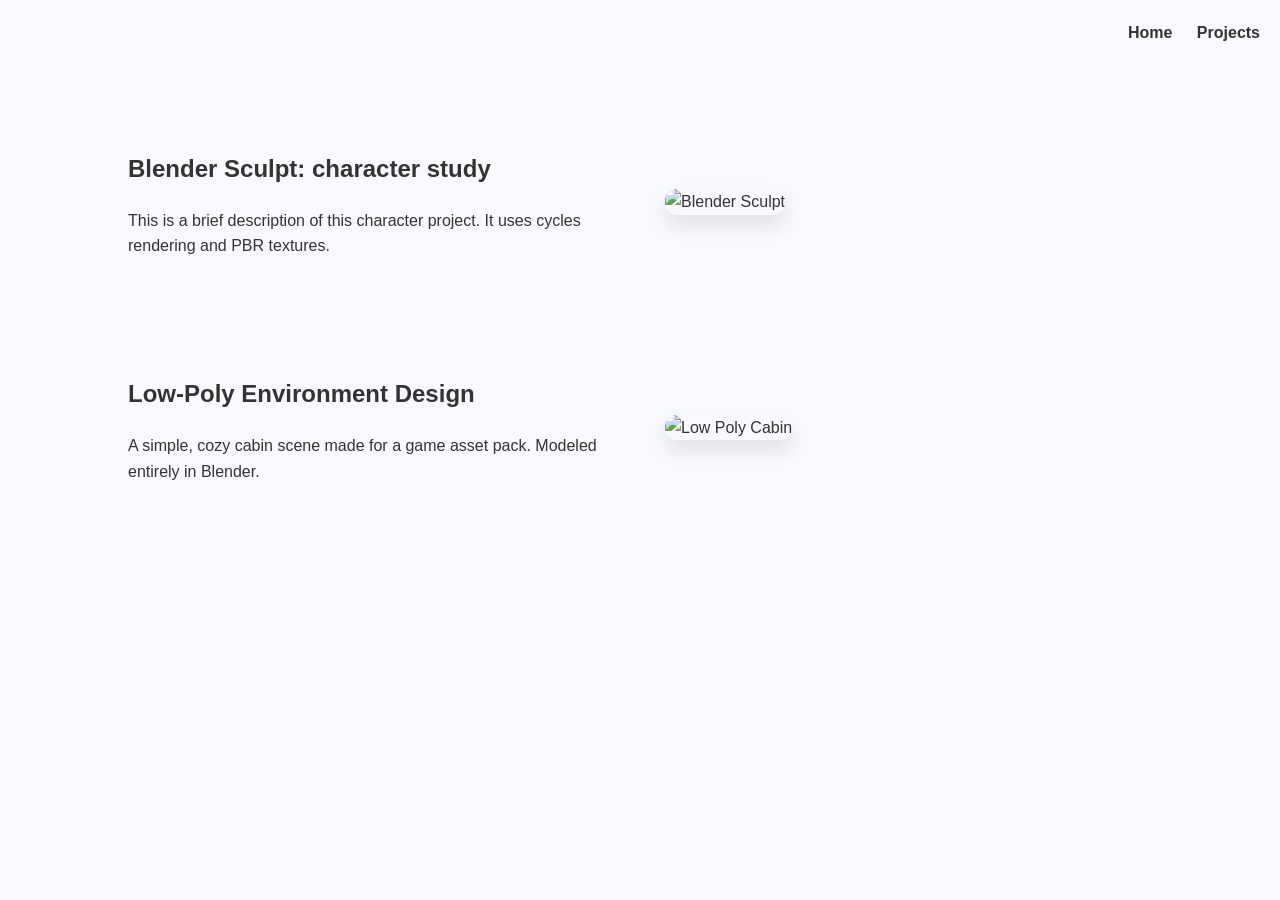
==== projects.html @ 6a8c7495 "Create projects.html" ====
<!DOCTYPE html>
<html lang="en">
<head>
    <meta charset="UTF-8">
    <title>Projects | esfsfeesf31 Portfolio</title>
    <link rel="stylesheet" href="style.css">
</head>
<body>

    <nav>
        <a href="index.html">Home</a>
        <a href="projects.html">Projects</a>
    </nav>

    <div class="projects-container">

        <section class="project-block">
            <div class="project-text">
                <h2>Blender Sculpt: character study</h2>
                <p>This is a brief description of this character project. It uses cycles rendering and PBR textures.</p>
            </div>
            <div class="project-image">
                <img src="project-1-image.jpg" alt="Blender Sculpt">
            </div>
        </section>

        <section class="project-block">
            <div class="project-text">
                <h2>Low-Poly Environment Design</h2>
                <p>A simple, cozy cabin scene made for a game asset pack. Modeled entirely in Blender.</p>
            </div>
            <div class="project-image">
                <img src="project-2-image.jpg" alt="Low Poly Cabin">
            </div>
        </section>

    </div>

</body>
</html>
---- style.css ----
/* --- Core Styling --- */
body {
    font-family: 'Inter', sans-serif; /* A clean, modern look */
    background-color: #f7f9fc;
    color: #333;
    margin: 0;
    line-height: 1.6;
}

nav {
    text-align: right;
    padding: 20px;
}

nav a {
    text-decoration: none;
    color: #333;
    margin-left: 20px;
    font-weight: bold;
}

/* --- The Scroll Animation --- */
/* This defines WHAT the animation does: fade and rise */
@keyframes fadeInUp {
    from {
        opacity: 0;
        transform: translateY(30px); /* Starts 30px lower */
    }
    to {
        opacity: 1;
        transform: translateY(0); /* Ends in its real spot */
    }
}

/* We apply this animation to main content blocks */
.hero, .project-block {
    animation: fadeInUp 1s ease-out forwards;
}

/* --- Layouts (Flexbox) --- */

/* Home Page Specific */
.hero {
    display: flex;
    align-items: center;
    justify-content: space-between;
    padding: 10% 10%;
    min-height: 80vh;
}

.hero-text {
    flex: 1; /* Takes up left half */
    padding-right: 50px;
}

.hero-image {
    flex: 1; /* Takes up right half */
}

/* Global Image Styling */
.hero-image img, .project-image img {
    max-width: 100%;
    height: auto;
    border-radius: 12px;
    box-shadow: 0 10px 20px rgba(0,0,0,0.1); /* Nice modern shadow */
}

/* Text Styling */
h1 {
    font-size: 3rem;
    color: #1a2a3a;
    margin-bottom: 10px;
}

.sub-header {
    font-size: 1.2rem;
    color: #555;
    font-weight: normal;
}

/* --- Projects Page Specific --- */
.projects-container {
    padding: 5% 10%;
}

.project-block {
    display: flex;
    align-items: center;
    margin-bottom: 80px; /* Space between projects */
}

/* Force Text Left, Image Right for every project block */
.project-text {
    flex: 1;
    padding-right: 50px;
}

.project-image {
    flex: 1;
}
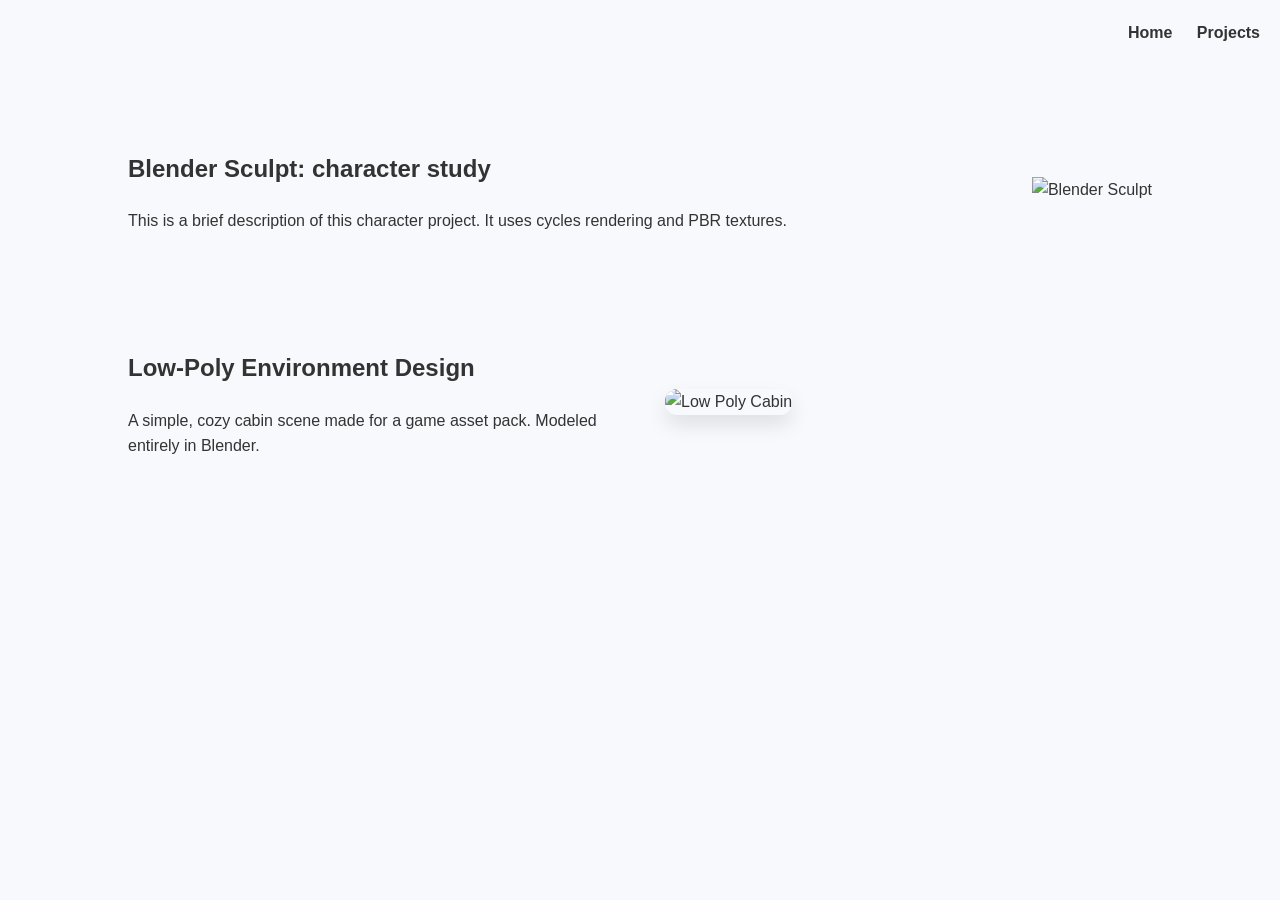
==== commit 81457d52: "Update projects.html" ====
--- a/projects.html
+++ b/projects.html
@@ -19,7 +19,7 @@
                 <h2>Blender Sculpt: character study</h2>
                 <p>This is a brief description of this character project. It uses cycles rendering and PBR textures.</p>
             </div>
-            <div class="project-image">
+            <div class="https://media.discordapp.net/attachments/1362581337927843871/1493570610922520666/image1.jpg?ex=69df7386&is=69de2206&hm=3694a804dbf903ca02593e8765da539db3b50dc5954e0cef1c2602c12dea9719&=&format=webp">
                 <img src="project-1-image.jpg" alt="Blender Sculpt">
             </div>
         </section>
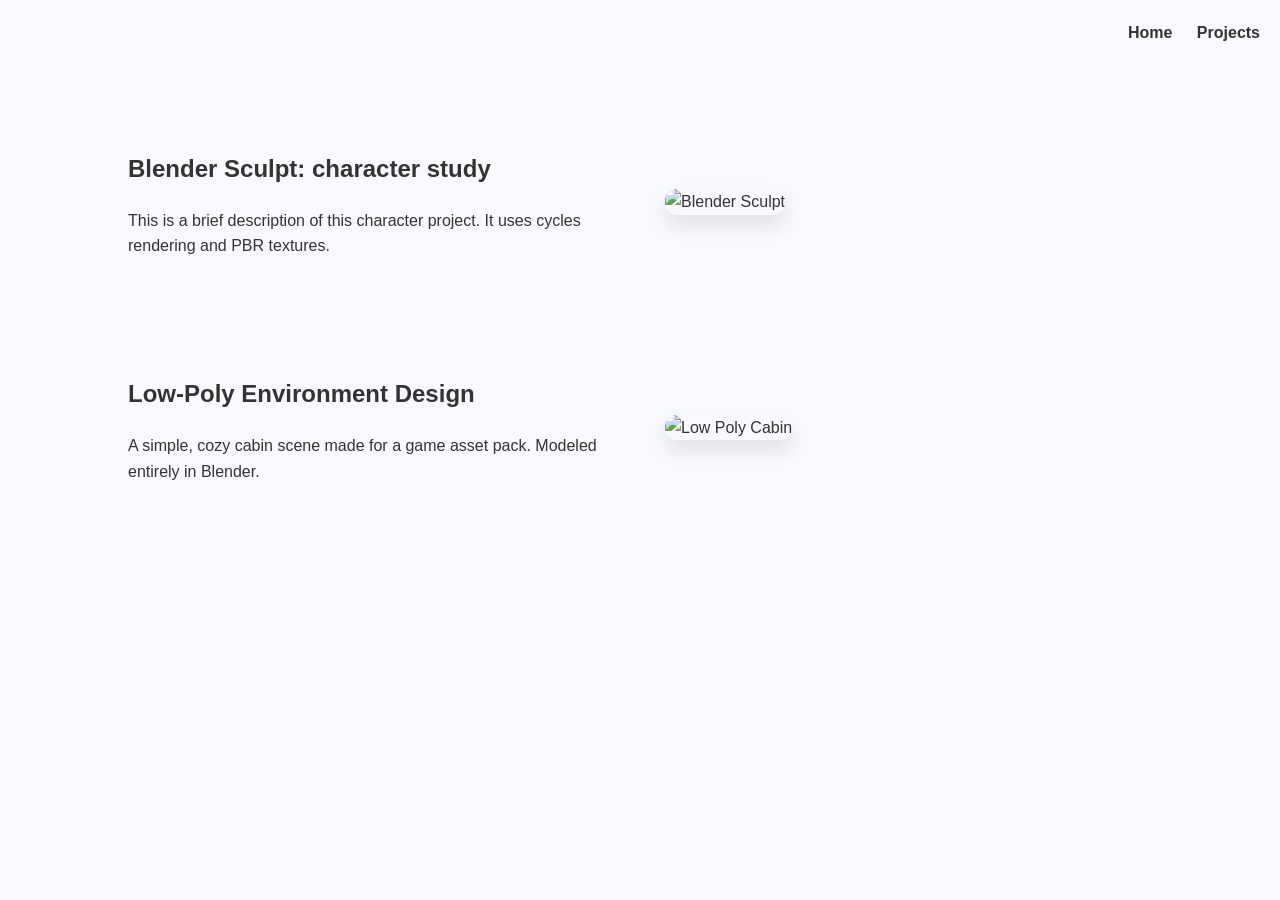
==== commit 469585b1: "Update projects.html" ====
--- a/projects.html
+++ b/projects.html
@@ -19,8 +19,8 @@
                 <h2>Blender Sculpt: character study</h2>
                 <p>This is a brief description of this character project. It uses cycles rendering and PBR textures.</p>
             </div>
-            <div class="https://media.discordapp.net/attachments/1362581337927843871/1493570610922520666/image1.jpg?ex=69df7386&is=69de2206&hm=3694a804dbf903ca02593e8765da539db3b50dc5954e0cef1c2602c12dea9719&=&format=webp">
-                <img src="project-1-image.jpg" alt="Blender Sculpt">
+            <div class="project-image">
+                <img src="https://media.discordapp.net/attachments/1362581337927843871/1493570610922520666/image1.jpg?ex=69df7386&is=69de2206&hm=3694a804dbf903ca02593e8765da539db3b50dc5954e0cef1c2602c12dea9719&=&format=webp" alt="Blender Sculpt">
             </div>
         </section>
 
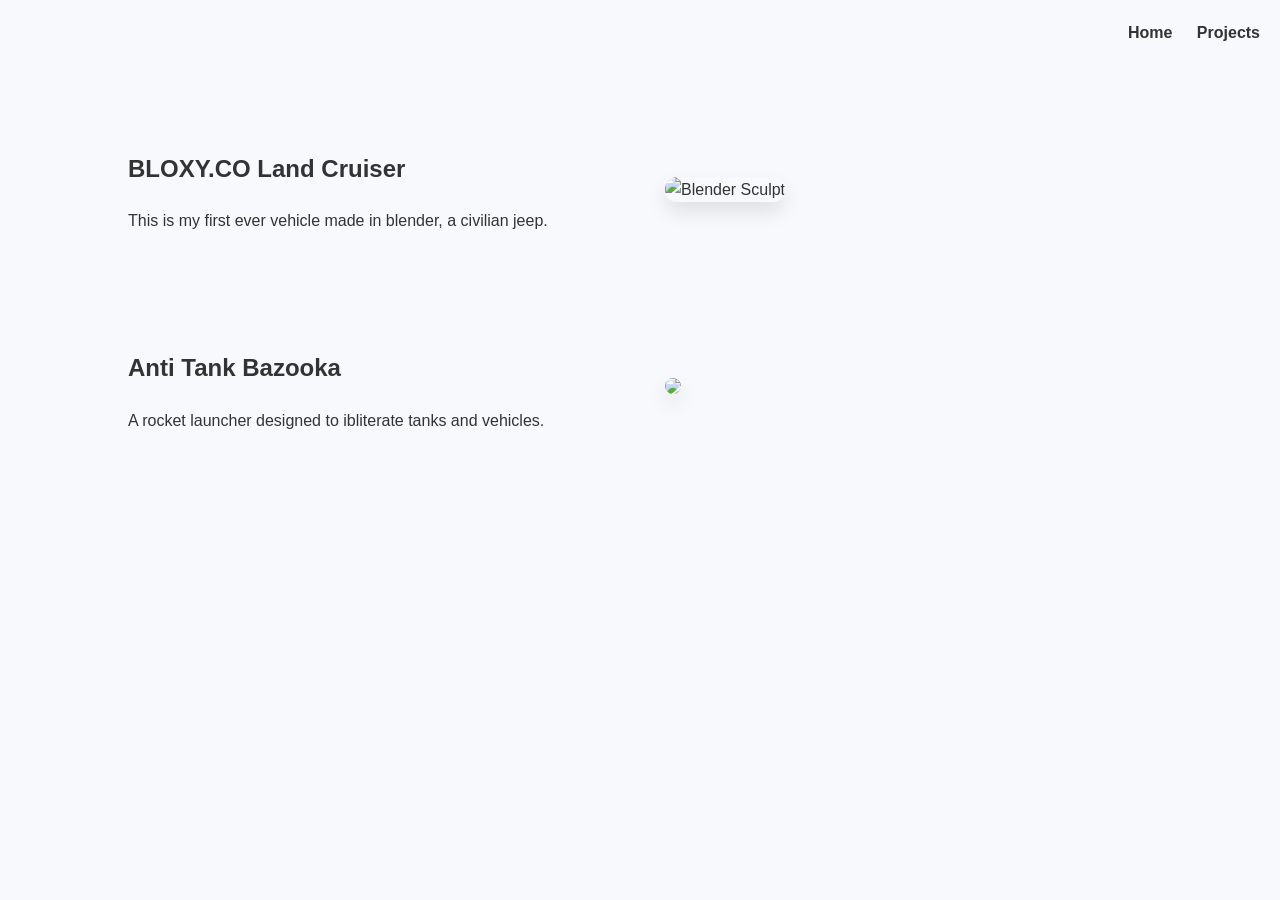
==== commit bf1d27b1: "Update projects.html" ====
--- a/projects.html
+++ b/projects.html
@@ -16,8 +16,8 @@
 
         <section class="project-block">
             <div class="project-text">
-                <h2>Blender Sculpt: character study</h2>
-                <p>This is a brief description of this character project. It uses cycles rendering and PBR textures.</p>
+                <h2>BLOXY.CO Land Cruiser</h2>
+                <p>This is my first ever vehicle made in blender, a civilian jeep.</p>
             </div>
             <div class="project-image">
                 <img src="https://media.discordapp.net/attachments/1362581337927843871/1493570610922520666/image1.jpg?ex=69df7386&is=69de2206&hm=3694a804dbf903ca02593e8765da539db3b50dc5954e0cef1c2602c12dea9719&=&format=webp" alt="Blender Sculpt">
@@ -26,11 +26,11 @@
 
         <section class="project-block">
             <div class="project-text">
-                <h2>Low-Poly Environment Design</h2>
-                <p>A simple, cozy cabin scene made for a game asset pack. Modeled entirely in Blender.</p>
+                <h2>Anti Tank Bazooka</h2>
+                <p>A rocket launcher designed to ibliterate tanks and vehicles.</p>
             </div>
             <div class="project-image">
-                <img src="project-2-image.jpg" alt="Low Poly Cabin">
+                <img src="https://media.discordapp.net/attachments/1399807825995370648/1487202754815463454/image.png?ex=69df5b3f&is=69de09bf&hm=0684130ecd16aca99e885ca6f38037321e78245ab77c5e0d482126b3205ee5b4&=&format=webp&quality=lossless">
             </div>
         </section>
 
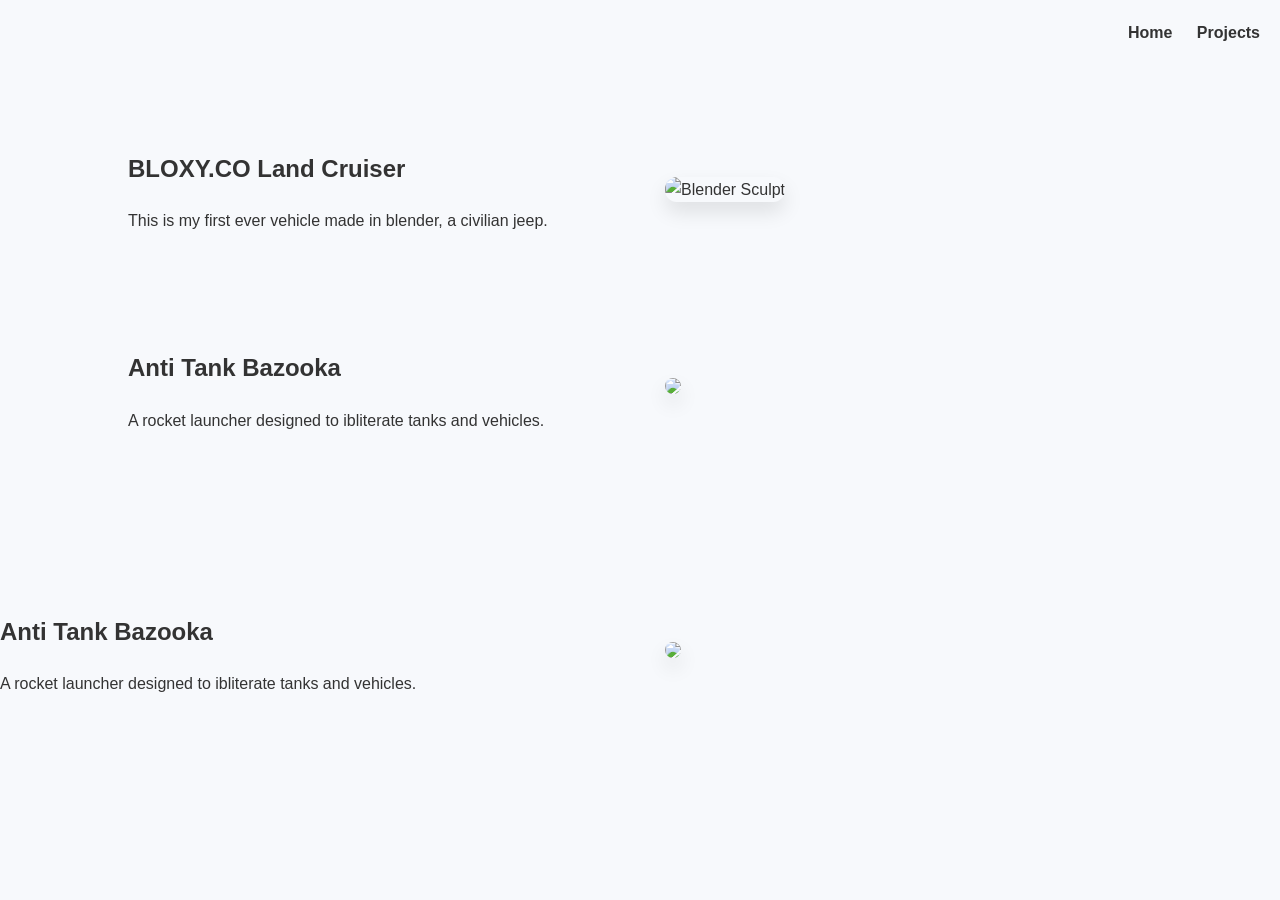
==== commit 13b49dd8: "Update projects.html" ====
--- a/projects.html
+++ b/projects.html
@@ -36,5 +36,17 @@
 
     </div>
 
+     <section class="project-block">
+            <div class="project-text">
+                <h2>Anti Tank Bazooka</h2>
+                <p>A rocket launcher designed to ibliterate tanks and vehicles.</p>
+            </div>
+            <div class="project-image">
+                <img src="https://media.discordapp.net/attachments/1399807825995370648/1487202754815463454/image.png?ex=69df5b3f&is=69de09bf&hm=0684130ecd16aca99e885ca6f38037321e78245ab77c5e0d482126b3205ee5b4&=&format=webp&quality=lossless">
+            </div>
+        </section>
+
+    </div>
+
 </body>
 </html>
